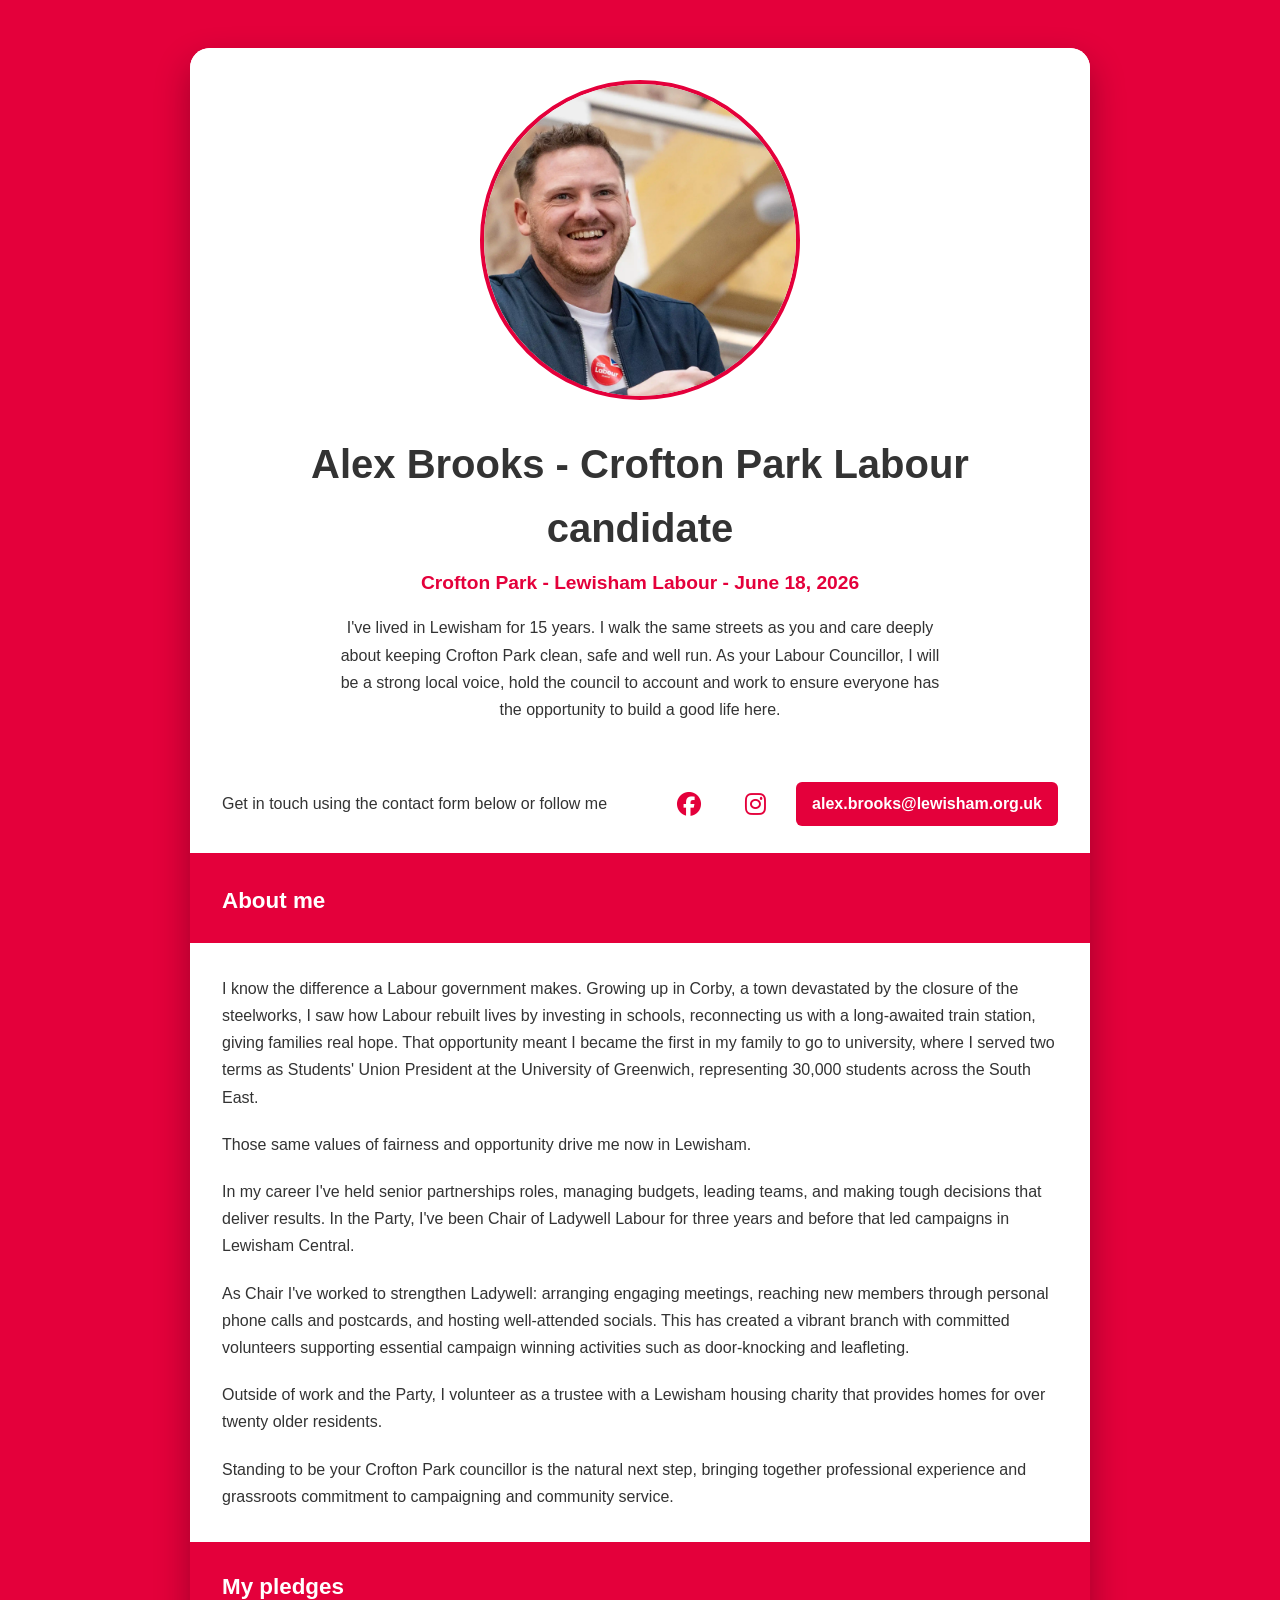
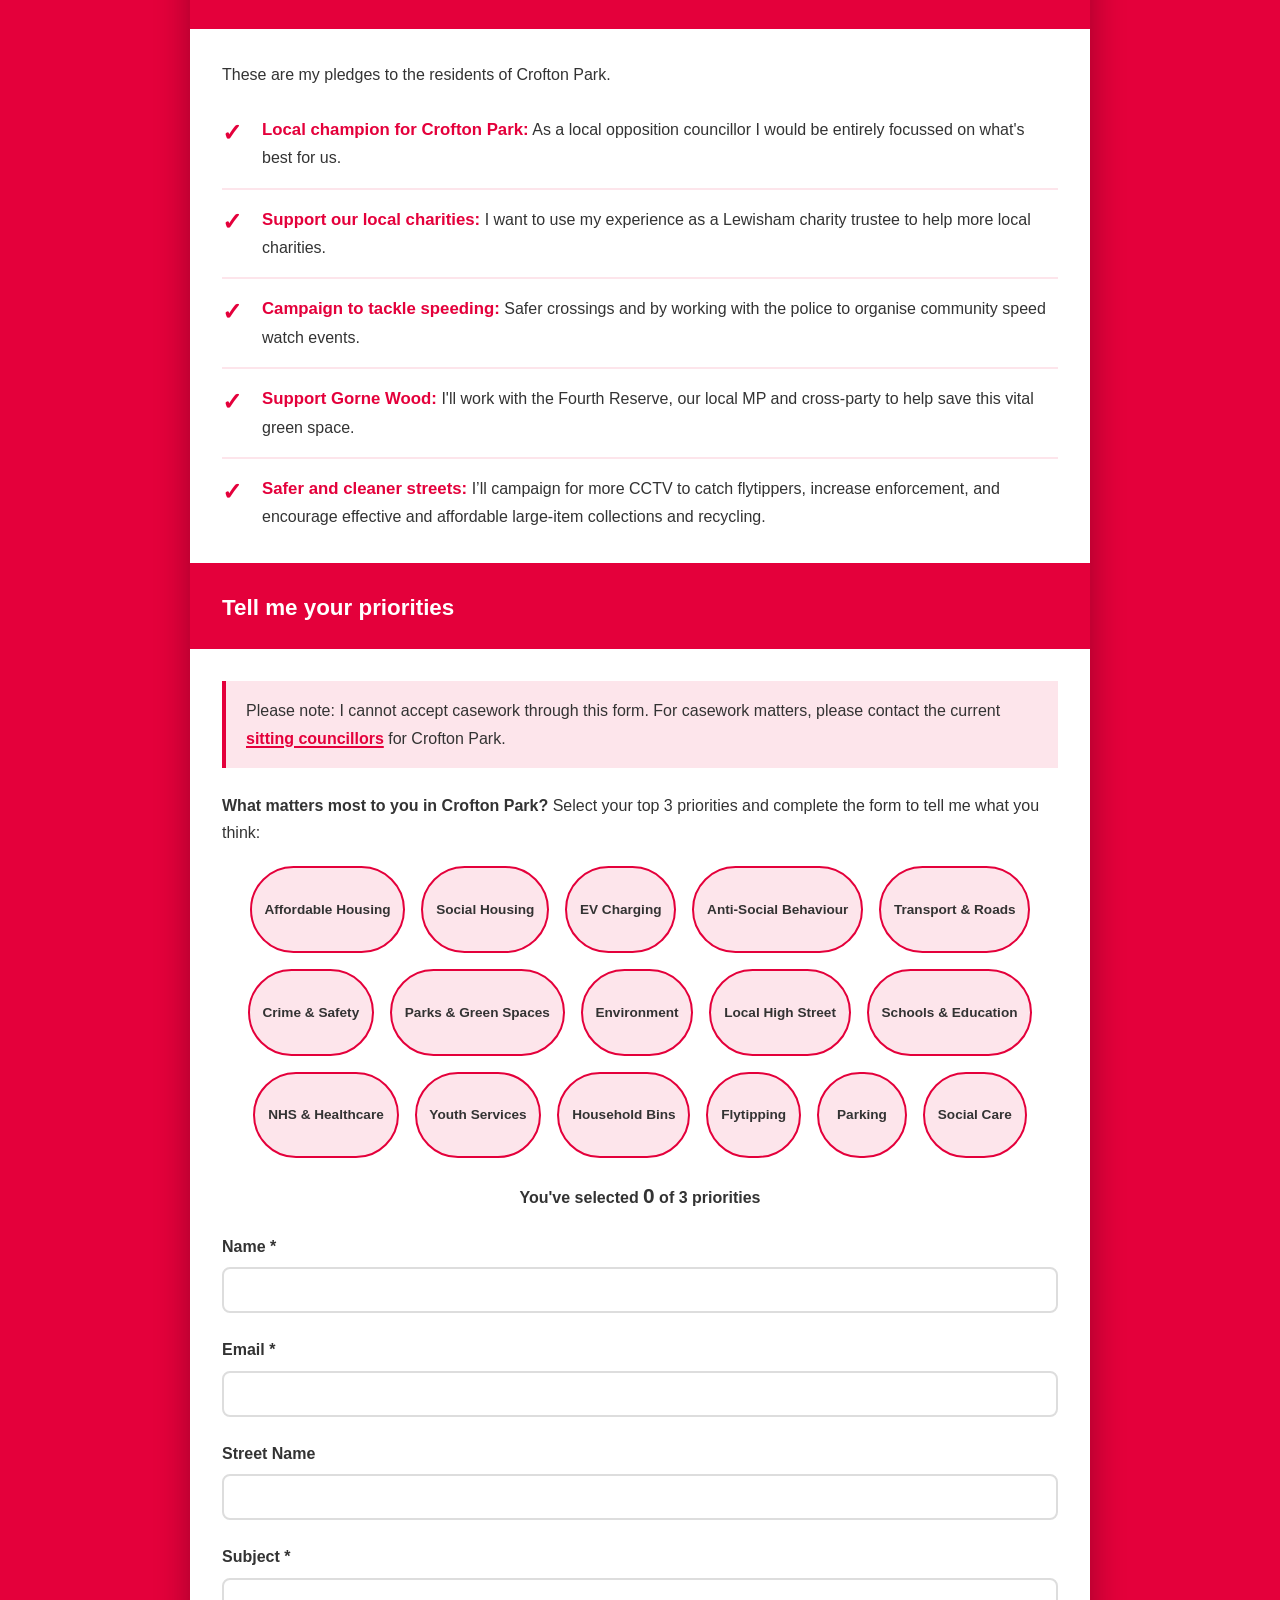
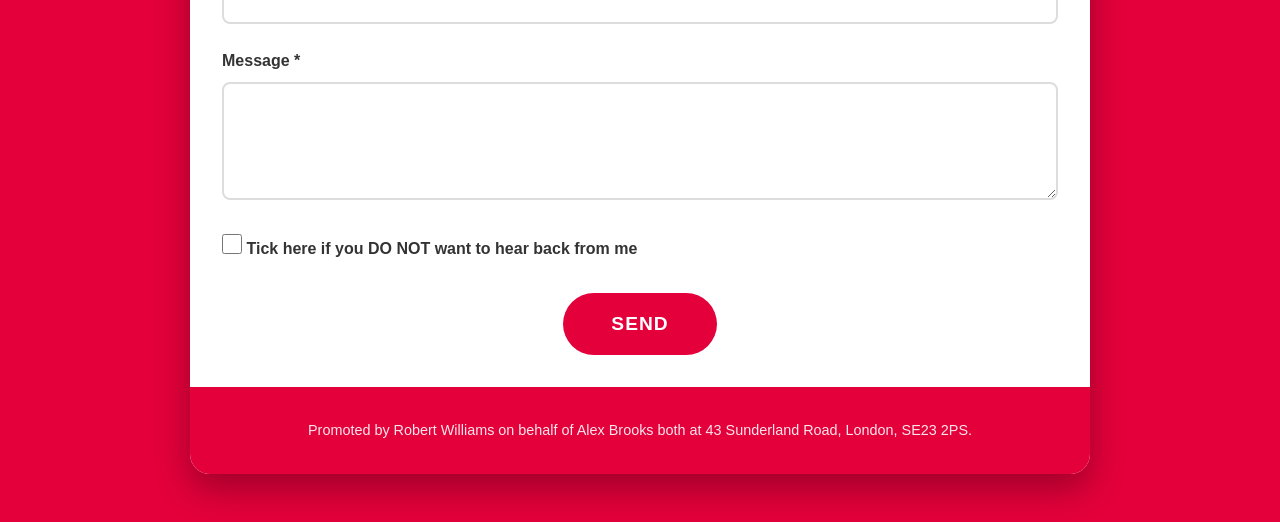
==== new-site/index.html @ 48c6ec17 "Uploading new site" ====
<!doctype html>
<html lang="en">
<head>
  <meta charset="utf-8">
  <meta name="viewport" content="width=device-width,initial-scale=1">
  <title>Alex Brooks | Labour Councillor Candidate, Crofton Park</title>
  <meta name="title" content="Alex Brooks | Labour Councillor Candidate, Crofton Park">
  <meta name="description" content="I'm standing to be your Labour councillor in the Crofton Park by-election on June 18">
  <meta name="keywords" content="Alex Brooks, Crofton Park, Lewisham, Labour Party, councillor, local elections, London, 2026">
  <meta name="author" content="Alex Brooks">
  <meta name="robots" content="index, follow">
  <meta name="language" content="English">
  <meta name="revisit-after" content="7 days">

  <!-- Canonical URL -->
  <link rel="canonical" href="https://alexbrooks.london/">

  <!-- Open Graph / Facebook -->
  <meta property="og:type" content="website">
  <meta property="og:url" content="https://alexbrooks.london/">
  <meta property="og:title" content="Alex Brooks | Labour Councillor Candidate, Crofton Park">
  <meta property="og:description" content="I'm standing to be your Labour councillor in the Crofton Park by-election on June 18">
  <meta property="og:image" content="https://alexbrooks.london/images/alex-brooks-crofton-park.webp">
  <meta property="og:image:width" content="1200">
  <meta property="og:image:height" content="630">
  <meta property="og:site_name" content="Alex Brooks for Crofton Park">
  <meta property="og:locale" content="en_GB">

  <!-- Twitter -->
  <meta name="twitter:card" content="summary_large_image">
  <meta name="twitter:url" content="https://alexbrooks.london/">
  <meta name="twitter:title" content="Alex Brooks | Labour Councillor Candidate, Crofton Park">
  <meta name="twitter:description" content="I'm standing to be your Labour councillor in the Crofton Park by-election on June 18">
  <meta name="twitter:image" content="https://alexbrooks.london/images/alex-brooks-crofton-park.webp">

  <!-- Favicons -->
  <link rel="icon" type="image/x-icon" href="/favicon.ico">
  <link rel="icon" type="image/svg+xml" href="/favicon.svg">
  <link rel="icon" type="image/png" sizes="16x16" href="/favicon-16x16.png">
  <link rel="icon" type="image/png" sizes="32x32" href="/favicon-32x32.png">
  <link rel="icon" type="image/png" sizes="64x64" href="/favicon-64x64.png">
  <link rel="icon" type="image/png" sizes="96x96" href="/favicon-96x96.png">
  <link rel="apple-touch-icon" sizes="180x180" href="/apple-touch-icon.png">

  <link rel="stylesheet" href="styles.css">
  <link rel="stylesheet" href="https://cdnjs.cloudflare.com/ajax/libs/font-awesome/6.4.0/css/all.min.css" media="print" onload="this.media='all'">
  <noscript>
    <link rel="stylesheet" href="https://cdnjs.cloudflare.com/ajax/libs/font-awesome/6.4.0/css/all.min.css">
  </noscript>

  <!-- GoSquared Analytics -->
  <script>
    !function (g, s, q, r, d) {
      r = g[r] = g[r] || function () { (r.q = r.q || []).push(arguments) };
      d = s.createElement(q); d.src = '//d1l6p2sc9645hc.cloudfront.net/gosquared.js'; q =
        s.getElementsByTagName(q)[0]; q.parentNode.insertBefore(d, q)
    }(window, document, 'script', '_gs');

    _gs('GSN-140714-N');
  </script>

  <!-- Structured Data -->
  <script type="application/ld+json">
    {
      "@context": "https://schema.org",
      "@type": "Person",
      "name": "Alex Brooks",
      "url": "https://alexbrooks.london/",
      "image": "https://alexbrooks.london/images/alex-brooks-crofton-park.webp",
      "jobTitle": "Labour Councillor Candidate",
      "description": "I'm standing to be your Labour councillor in the Crofton Park by-election on June 18",
      "address": {
        "@type": "PostalAddress",
        "addressLocality": "Crofton Park",
        "addressRegion": "London",
        "addressCountry": "GB"
      },
      "sameAs": [
        "https://facebook.com/LabourBrooks",
        "https://instagram.com/LabourBrooks",
        "https://tiktok.com/@labourbrooks"
      ]
    }
  </script>

  <style>
    /* Small overrides specific to this page */
    .holding-card img{width:320px;height:320px;object-fit:cover;border-radius:50%;border:4px solid var(--labour-red);}
    .hero-photo { width: 320px; height: 320px; border-radius: 50%; object-fit: cover; border: 4px solid var(--labour-red); }
    .details-bar { font-weight:600;color:var(--labour-red);margin-top:0.5rem }
    .email-btn { background:var(--labour-red); color:var(--labour-light); padding:0.6rem 1rem; border-radius:6px; text-decoration:none; font-weight:700 }
  </style>
</head>
<body>
  <div class="page-background">
    <div class="floating-container">

      <!-- Header / Hero -->
      <header class="profile-header">
        <div class="header-photo-container">
          <img src="../images/profile.webp" alt="Alex Brooks" class="hero-photo">
        </div>
        <h1>Alex Brooks - Crofton Park Labour candidate</h1>
        <div class="subtitle details-bar">Crofton Park - Lewisham Labour - June 18, 2026</div>
        <div class="bio">
          <p>I've lived in Lewisham for 15 years. I walk the same streets as you and care deeply about keeping Crofton Park clean, safe and well run. As your Labour Councillor, I will be a strong local voice, hold the council to account and work to ensure everyone has the opportunity to build a good life here.</p>
        </div>
      </header>

      <!-- Contact Bar -->
      <section class="contact-section">
        <p class="contact-text">Get in touch using the contact form below or follow me</p>
        <div style="display:flex;align-items:center;gap:1rem;flex-wrap:wrap">
          <div class="social-links" aria-label="Social links">
            <a class="social-link" href="https://facebook.com/LabourBrooks" target="_blank" rel="noopener noreferrer" aria-label="Facebook"><i class="fab fa-facebook"></i></a>
            <a class="social-link" href="https://instagram.com/LabourBrooks" target="_blank" rel="noopener noreferrer" aria-label="Instagram"><i class="fab fa-instagram"></i></a>
          </div>
          <a class="email-btn" href="mailto:alex.brooks@lewisham.org.uk">alex.brooks@lewisham.org.uk</a>
        </div>
      </section>

      <!-- About Me -->
      <section class="page-section" id="about">
        <div class="section-header"><h2>About me</h2></div>
        <div class="content-inner">
          <p>I know the difference a Labour government makes. Growing up in Corby, a town devastated by the closure of the steelworks, I saw how Labour rebuilt lives by investing in schools, reconnecting us with a long-awaited train station, giving families real hope. That opportunity meant I became the first in my family to go to university, where I served two terms as Students' Union President at the University of Greenwich, representing 30,000 students across the South East.</p>

          <p>Those same values of fairness and opportunity drive me now in Lewisham.</p>

          <p>In my career I've held senior partnerships roles, managing budgets, leading teams, and making tough decisions that deliver results. In the Party, I've been Chair of Ladywell Labour for three years and before that led campaigns in Lewisham Central.</p>

          <p>As Chair I've worked to strengthen Ladywell: arranging engaging meetings, reaching new members through personal phone calls and postcards, and hosting well-attended socials. This has created a vibrant branch with committed volunteers supporting essential campaign winning activities such as door-knocking and leafleting.</p>

          <p>Outside of work and the Party, I volunteer as a trustee with a Lewisham housing charity that provides homes for over twenty older residents.</p>

          <p>Standing to be your Crofton Park councillor is the natural next step, bringing together professional experience and grassroots commitment to campaigning and community service.</p>
        </div>
      </section>

      <!-- My pledges -->
      <section class="page-section" id="pledges">
        <div class="section-header"><h2>My pledges</h2></div>
        <div class="content-inner">
          <p>These are my pledges to the residents of Crofton Park.</p>
          <ul class="priorities-list">
            <li><strong>Local champion for Crofton Park:</strong> As a local opposition councillor I would be entirely focussed on what's best for us.</li>
            <li><strong>Support our local charities:</strong> I want to use my experience as a Lewisham charity trustee to help more local charities.</li>
            <li><strong>Campaign to tackle speeding:</strong> Safer crossings and by working with the police to organise community speed watch events.</li>
            <li><strong>Support Gorne Wood:</strong> I'll work with the Fourth Reserve, our local MP and cross-party to help save this vital green space.</li>
            <li><strong>Safer and cleaner streets:</strong> I’ll campaign for more CCTV to catch flytippers, increase enforcement, and encourage effective and affordable large-item collections and recycling.</li>
          </ul>
        </div>
      </section>

      <!-- Tell Me Your Priorities (form with priority cloud) -->
      <section class="page-section">
        <div class="section-header"><h2>Tell me your priorities</h2></div>
        <div class="content-inner">
          <p class="casework-notice">Please note: I cannot accept casework through this form. For casework matters, please contact the current <a href="https://lewisham.gov.uk/inmyarea/neighbourhoods/croftonpark" target="_blank" rel="noopener noreferrer">sitting councillors</a> for Crofton Park.</p>

          <p style="margin-top:1.5rem;margin-bottom:1rem;"><strong>What matters most to you in Crofton Park?</strong> Select your top 3 priorities and complete the form to tell me what you think:</p>

          <div class="priority-cloud" id="priorityCloud"></div>
          <p class="selection-count">You've selected <span id="selectedCount">0</span> of 3 priorities</p>

          <form action="https://formspree.io/f/mqagbzeb" method="POST" class="contact-form" id="contactForm">
            <div id="priorityFields"></div>

            <div class="form-group">
              <label for="name">Name *</label>
              <input type="text" id="name" name="name" required>
            </div>

            <div class="form-group">
              <label for="email">Email *</label>
              <input type="email" id="email" name="email" required>
            </div>

            <div class="form-group">
              <label for="street">Street Name</label>
              <input type="text" id="street" name="street">
            </div>

            <div class="form-group">
              <label for="subject">Subject *</label>
              <input type="text" id="subject" name="subject" required>
            </div>

            <div class="form-group">
              <label for="message">Message *</label>
              <textarea id="message" name="message" rows="5" required></textarea>
            </div>

            <div class="form-group checkbox-group">
              <label class="checkbox-label">
                <input type="checkbox" id="no-response" name="no-response" value="yes">
                <span class="checkbox-text">Tick here if you DO NOT want to hear back from me</span>
              </label>
            </div>

            <button type="submit" class="submit-btn">Send</button>
          </form>
        </div>
      </section>

      <footer class="footer">
        <p>Promoted by Robert Williams on behalf of Alex Brooks both at 43 Sunderland Road,
London, SE23 2PS.</p>
      </footer>

    </div>
  </div>

  <script src="script.js"></script>
</body>
</html>
---- new-site/styles.css ----
/* Copied from ab4cp/styles.css - kept as-is for initial styling */
:root {
    --labour-red: #E4003B;
    --labour-dark-red: #A4002B;
    --labour-light: #FFFFFF;
    --labour-grey: #6F777B;
    --labour-text: #333333;

    /* Light Mode (default) */
    --background: var(--labour-red);
    --card-bg: var(--labour-light);
    --text-primary: var(--labour-text);
    --text-secondary: var(--labour-grey);
    --border-color: var(--labour-red);
}

@media (prefers-color-scheme: dark) {
    :root {
        --background: #1a1a1a;
        --card-bg: #2d2d2d;
        --text-primary: #e0e0e0;
        --text-secondary: #b0b0b0;
        --border-color: #404040;
    }
}

* {
    margin: 0;
    padding: 0;
    box-sizing: border-box;
}

body {
    font-family: -apple-system, BlinkMacSystemFont, 'Segoe UI', Roboto, 'Helvetica Neue', Arial, sans-serif;
    line-height: 1.6;
    color: var(--labour-text);
    margin: 0;
    padding: 0;
}

.page-background {
    min-height: 100vh;
    background-color: var(--background);
    padding: 3rem 1.5rem;
    display: flex;
    justify-content: center;
    align-items: flex-start;
    transition: background-color 0.3s ease;
}

.floating-container {
    max-width: 900px;
    width: 100%;
    background-color: var(--card-bg);
    border-radius: 20px;
    box-shadow: 0 15px 35px rgba(0, 0, 0, 0.3);
    overflow: hidden;
    transition: background-color 0.3s ease, box-shadow 0.3s ease;
}

@media (prefers-color-scheme: dark) {
    .floating-container {
        box-shadow: 0 15px 35px rgba(0, 0, 0, 0.6);
    }
}

.profile-header {
    background-color: var(--card-bg);
    padding: 2rem 2rem;
    text-align: center;
    transition: background-color 0.3s ease;
}

.header-photo-container {
    margin-bottom: 1.5rem;
    width: 100%;
    overflow: hidden;
}

.header-photo {
    width: 100%;
    height: auto;
    max-height: 400px;
    object-fit: cover;
    border: 4px solid var(--labour-red);
    border-radius: 12px;
}

.header-photo-caption {
    font-size: 0.75rem;
    color: var(--text-secondary);
    font-style: italic;
    text-align: center;
    margin-top: 0.5rem;
    margin-bottom: 0;
    padding: 0 1rem;
    line-height: 1.4;
    opacity: 0.7;
    transition: color 0.3s ease, opacity 0.3s ease;
}

.profile-header h1 {
    font-size: 2.5rem;
    font-weight: 700;
    margin-bottom: 0.5rem;
    color: var(--text-primary);
    transition: color 0.3s ease;
}

.subtitle {
    font-size: 1.2rem;
    font-weight: 600;
    margin-bottom: 1rem;
    color: var(--labour-red);
    display: flex;
    align-items: center;
    justify-content: center;
    flex-wrap: wrap;
    gap: 0.5rem;
}

.subtitle-part {
    display: inline-block;
}

.subtitle-separator {
    color: var(--labour-red);
    opacity: 0.6;
    font-weight: 400;
    font-size: 1.4rem;
    line-height: 1;
}

.bio {
    font-size: 1rem;
    line-height: 1.7;
    color: var(--text-primary);
    max-width: 620px;
    margin: 0.75rem auto 0;
    transition: color 0.3s ease;
}

.bio p {
    color: inherit;
}

.contact-section {
    background-color: var(--card-bg);
    padding: 1.5rem 2rem;
    display: flex;
    justify-content: space-between;
    align-items: center;
    flex-wrap: wrap;
    gap: 1rem;
    border-bottom: 3px solid var(--labour-red);
    transition: background-color 0.3s ease;
}

.contact-text {
    color: var(--text-primary);
    font-size: 1rem;
    font-weight: 500;
    margin: 0;
    transition: color 0.3s ease;
}

.social-links {
    display: flex;
    gap: 1rem;
}

.social-link {
    width: 50px;
    height: 50px;
    display: flex;
    align-items: center;
    justify-content: center;
    background-color: var(--labour-light);
    color: var(--labour-red);
    border-radius: 50%;
    text-decoration: none;
    transition: all 0.3s ease;
}

.social-link:hover {
    background-color: var(--labour-dark-red);
    color: var(--labour-light);
    transform: scale(1.1);
}

.social-link i {
    font-size: 1.5rem;
}

.page-section {
    background-color: var(--card-bg);
    border-top: 3px solid var(--labour-red);
    transition: background-color 0.3s ease;
}

.page-section:first-of-type {
    border-top: none;
}

.section-header {
    background-color: var(--labour-red);
    padding: 1.5rem 2rem;
}

.section-header h2 {
    margin: 0;
    font-size: 1.4rem;
    font-weight: 700;
    color: var(--labour-light);
}

.content-inner {
    padding: 2rem;
}

.content-inner p {
    margin-bottom: 1.25rem;
    line-height: 1.7;
    font-size: 1rem;
    color: var(--text-primary);
    transition: color 0.3s ease;
}

.content-inner p:last-child {
    margin-bottom: 0;
}

.content-inner p:has(+ .priorities-list) {
    margin-bottom: 0.5rem;
}

.content-inner ul {
    margin-bottom: 1.5rem;
}

.content-inner ul:last-child {
    margin-bottom: 0;
}

.priorities-list {
    list-style: none;
    padding: 0;
    padding-top: 0.25rem;
}

.priorities-list li {
    padding: 1rem 0;
    padding-left: 2.5rem;
    position: relative;
    line-height: 1.7;
    font-size: 1rem;
    border-bottom: 2px solid rgba(228, 0, 59, 0.1);
    color: var(--text-primary);
    transition: color 0.3s ease;
}

.priorities-list li:last-child {
    border-bottom: none;
    padding-bottom: 0;
}

.priorities-list li::before {
    content: "✓";
    position: absolute;
    left: 0;
    color: var(--labour-red);
    font-weight: bold;
    font-size: 1.5rem;
    top: 0.8rem;
}

.priorities-list strong {
    color: var(--labour-red);
    font-size: 1.05rem;
}

.priorities-section-header {
    margin-top: 2rem;
    margin-bottom: 0.25rem;
}

.casework-notice {
    background-color: rgba(228, 0, 59, 0.1);
    border-left: 4px solid var(--labour-red);
    padding: 1rem 1.25rem;
    margin-bottom: 1.5rem;
    font-size: 0.95rem;
    color: var(--text-primary);
    line-height: 1.6;
}

.casework-notice a {
    color: var(--labour-red);
    font-weight: 600;
    text-decoration: underline;
    text-decoration-thickness: 2px;
    text-underline-offset: 2px;
    transition: color 0.3s ease;
}

@media (prefers-color-scheme: dark) {
    .casework-notice {
        background-color: rgba(228, 0, 59, 0.15);
    }
}

.contact-form {
    padding: 0;
}

.form-group {
    margin-bottom: 1.5rem;
}

.form-group label {
    display: block;
    margin-bottom: 0.5rem;
    font-weight: 700;
    font-size: 1rem;
    color: var(--text-primary);
    transition: color 0.3s ease;
}

.form-group input,
.form-group textarea {
    width: 100%;
    padding: 0.75rem 1rem;
    border: 2px solid #ddd;
    border-radius: 8px;
    font-size: 1rem;
    font-family: inherit;
    transition: border-color 0.3s ease, background-color 0.3s ease, color 0.3s ease;
    background-color: var(--card-bg);
    color: var(--text-primary);
}

@media (prefers-color-scheme: dark) {

    .form-group input,
    .form-group textarea {
        border-color: #555;
    }
}

.form-group input:focus,
.form-group textarea:focus {
    outline: none;
    border-color: var(--labour-red);
}

.checkbox-group {
    margin-bottom: 2rem;
}

.checkbox-label {
    display: flex;
    align-items: flex-start;
    gap: 0.75rem;
    cursor: pointer;
    font-weight: 400;
}

.checkbox-label input[type="checkbox"] {
    width: auto;
    min-width: 20px;
    height: 20px;
    margin-top: 0.15rem;
    cursor: pointer;
    accent-color: var(--labour-red);
}

.checkbox-text {
    color: var(--text-primary);
    font-size: 1rem;
    line-height: 1.6;
    transition: color 0.3s ease;
}

.submit-btn {
    width: auto;
    padding: 1.25rem 3rem;
    background-color: var(--labour-red);
    color: var(--labour-light);
    border: none;
    border-radius: 50px;
    font-size: 1.2rem;
    font-weight: 700;
    cursor: pointer;
    transition: all 0.3s ease;
    text-transform: uppercase;
    letter-spacing: 1px;
    display: block;
    margin: 0 auto;
}

.manifesto-button-container {
    margin-top: 2rem;
    text-align: center;
}

.manifesto-btn {
    width: min(50%, 320px);
    min-width: 220px;
    text-decoration: none;
    text-transform: none;
}

.manifesto-secondary-link {
    margin: 1rem auto 0;
    max-width: 34rem;
    color: var(--text-primary);
    font-size: 1rem;
    line-height: 1.5;
}

.manifesto-secondary-link a {
    color: var(--labour-red);
    font-weight: 700;
}

.manifesto-secondary-link a:hover {
    color: var(--labour-dark-red);
}

.submit-btn:hover {
    background-color: var(--labour-dark-red);
    transform: translateY(-3px);
    box-shadow: 0 6px 20px rgba(228, 0, 59, 0.3);
}

.submit-btn:active {
    transform: translateY(0);
}

.priority-cloud {
    display: flex;
    flex-wrap: wrap;
    gap: 1rem;
    justify-content: center;
    padding: 0.25rem 0;
    min-height: 300px;
}

.priority-bubble {
    display: inline-flex;
    align-items: center;
    justify-content: center;
    padding: 0.3rem 0.8rem;
    background-color: rgba(228, 0, 59, 0.1);
    border: 2px solid var(--labour-red);
    border-radius: 50px;
    cursor: pointer;
    transition: all 0.3s ease;
    font-family: inherit;
    min-width: 90px;
    color: var(--text-primary);
}

.priority-bubble:hover {
    transform: scale(1.05);
    background-color: rgba(228, 0, 59, 0.2);
    box-shadow: 0 4px 12px rgba(228, 0, 59, 0.3);
}

.priority-bubble.selected {
    background-color: var(--labour-red);
    border-color: var(--labour-red);
    color: var(--labour-light);
    transform: scale(1.08);
    box-shadow: 0 6px 16px rgba(228, 0, 59, 0.4);
}

.priority-label {
    font-weight: 600;
    font-size: 0.85rem;
    text-align: center;
    color: inherit;
}

.selection-count {
    text-align: center;
    font-weight: 600;
    font-size: 1.1rem;
    color: var(--labour-red);
    margin-top: 1rem;
}

.priorities-note {
    font-style: italic;
    margin-top: 1.5rem;
    color: var(--text-secondary);
    font-size: 0.9rem;
    text-align: center;
    transition: color 0.3s ease;
}

#selectedCount {
    font-size: 1.3rem;
    font-weight: 700;
}

@media (prefers-color-scheme: dark) {
    .priority-bubble {
        background-color: rgba(228, 0, 59, 0.15);
        color: var(--text-primary);
    }

    .priority-bubble:hover {
        background-color: rgba(228, 0, 59, 0.25);
    }
}

.footer {
    background-color: var(--labour-red);
    color: var(--labour-light);
    padding: 2rem;
    text-align: center;
}

.footer p {
    margin-bottom: 0.75rem;
    font-size: 1rem;
    opacity: 0.9;
}

.footer p:last-child {
    margin-bottom: 0;
    font-size: 0.9rem;
}

@media (max-width: 768px) {
    .page-background {
        padding: 1rem 0.5rem;
    }

    .profile-header {
        padding: 1.5rem;
    }

    .profile-header h1 {
        font-size: 2rem;
    }

    .subtitle {
        font-size: 1rem;
    }

    .header-photo {
        max-height: 300px;
    }

    .contact-section {
        flex-direction: column;
        align-items: stretch;
        padding: 1.25rem;
    }

    .contact-link {
        justify-content: center;
        font-size: 0.95rem;
    }

    .social-links {
        justify-content: center;
    }

    .social-link {
        width: 45px;
        height: 45px;
    }

    .social-link i {
        font-size: 1.3rem;
    }

    .section-header {
        padding: 1.25rem 1.5rem;
    }

    .section-header h2 {
        font-size: 1.2rem;
    }

    .content-inner {
        padding: 1.5rem;
    }

    .content-inner p,
    .priorities-list li {
        font-size: 0.95rem;
    }

    .priorities-list li {
        padding-left: 2.25rem;
    }

    .priorities-list strong {
        font-size: 1rem;
    }

    .form-group label {
        font-size: 1rem;
    }

    .form-group input,
    .form-group textarea {
        font-size: 0.95rem;
        padding: 0.7rem 0.85rem;
    }

    .submit-btn {
        font-size: 1.1rem;
        padding: 1rem;
    }

    .priority-bubble {
        min-width: 90px;
        padding: 0.3rem 0.8rem;
    }

    .priority-label {
        font-size: 0.8rem;
    }
}

@media (max-width: 480px) {
    .profile-header h1 {
        font-size: 1.75rem;
    }

    .subtitle {
        font-size: 0.95rem;
    }

    .header-photo {
        max-height: 250px;
    }

    .section-header {
        padding: 1rem 1.25rem;
    }

    .section-header h2 {
        font-size: 1.1rem;
    }

    .content-inner {
        padding: 1.25rem;
    }
}
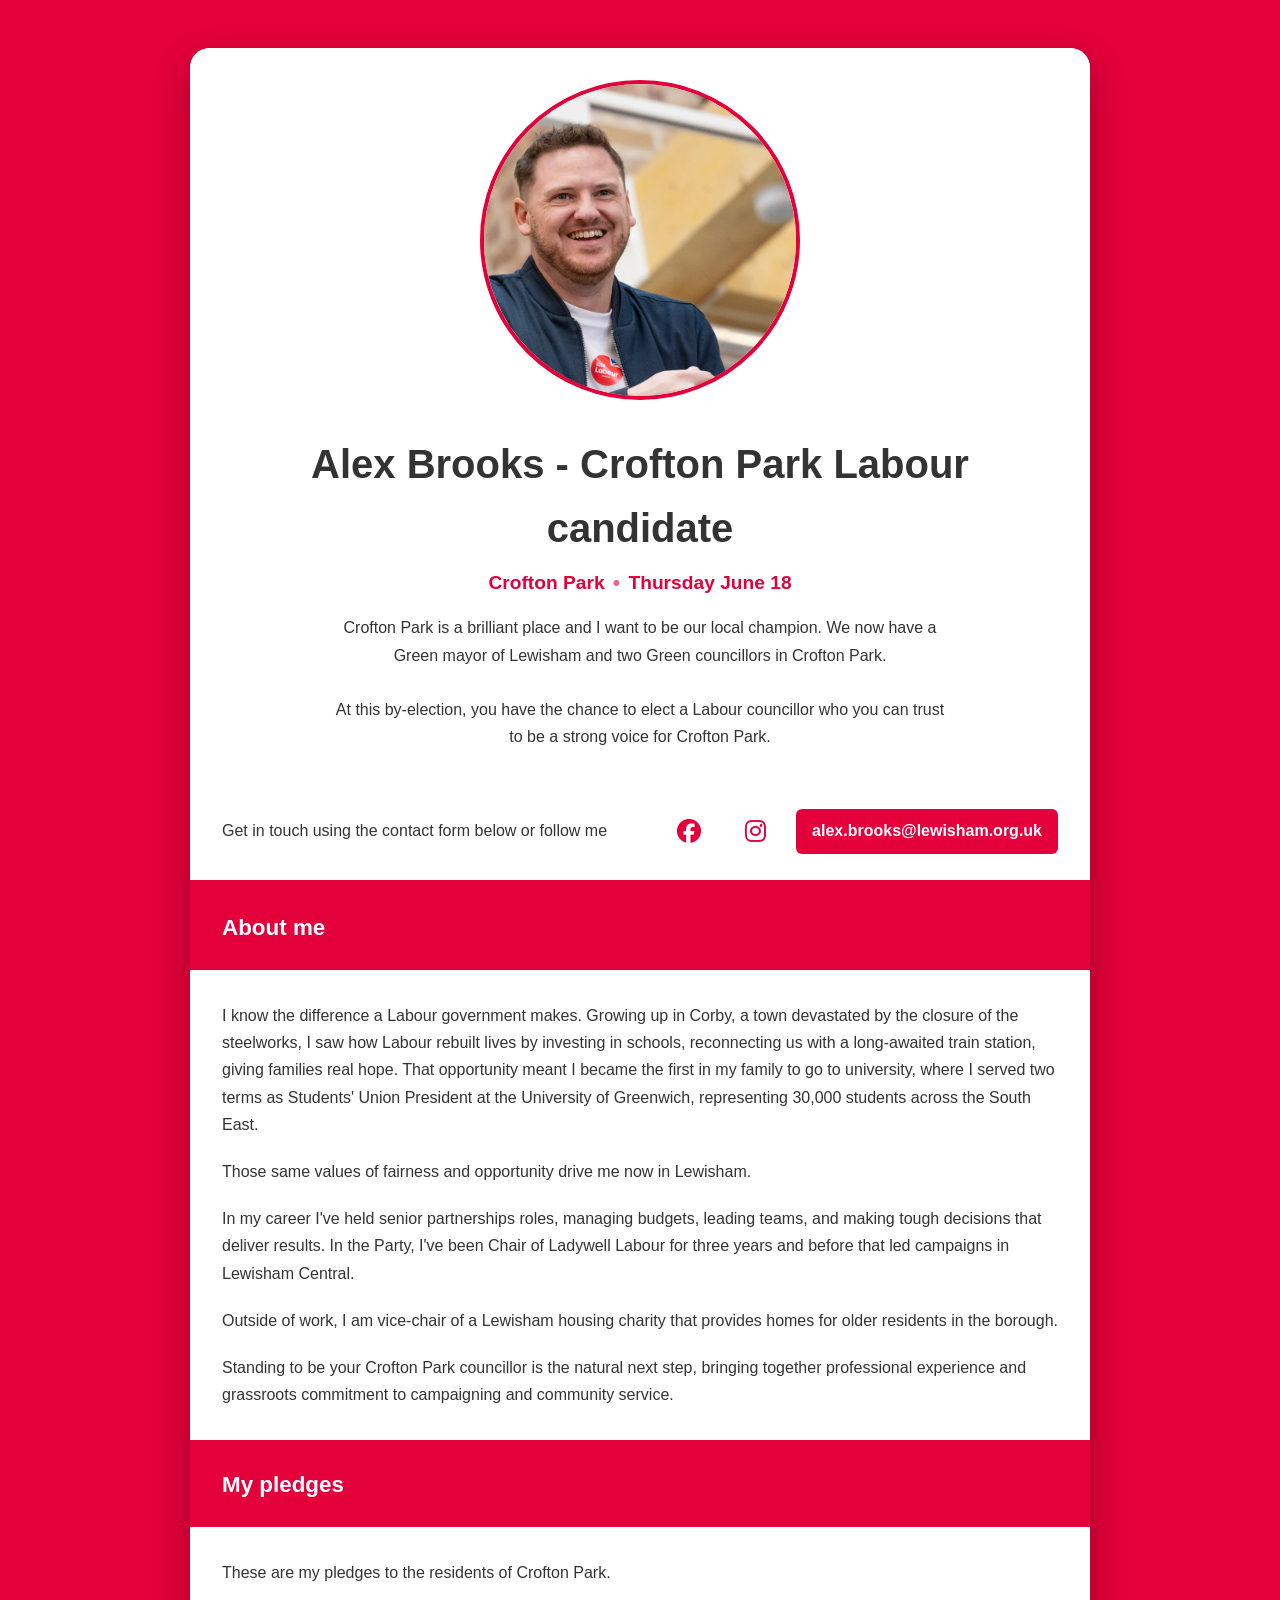
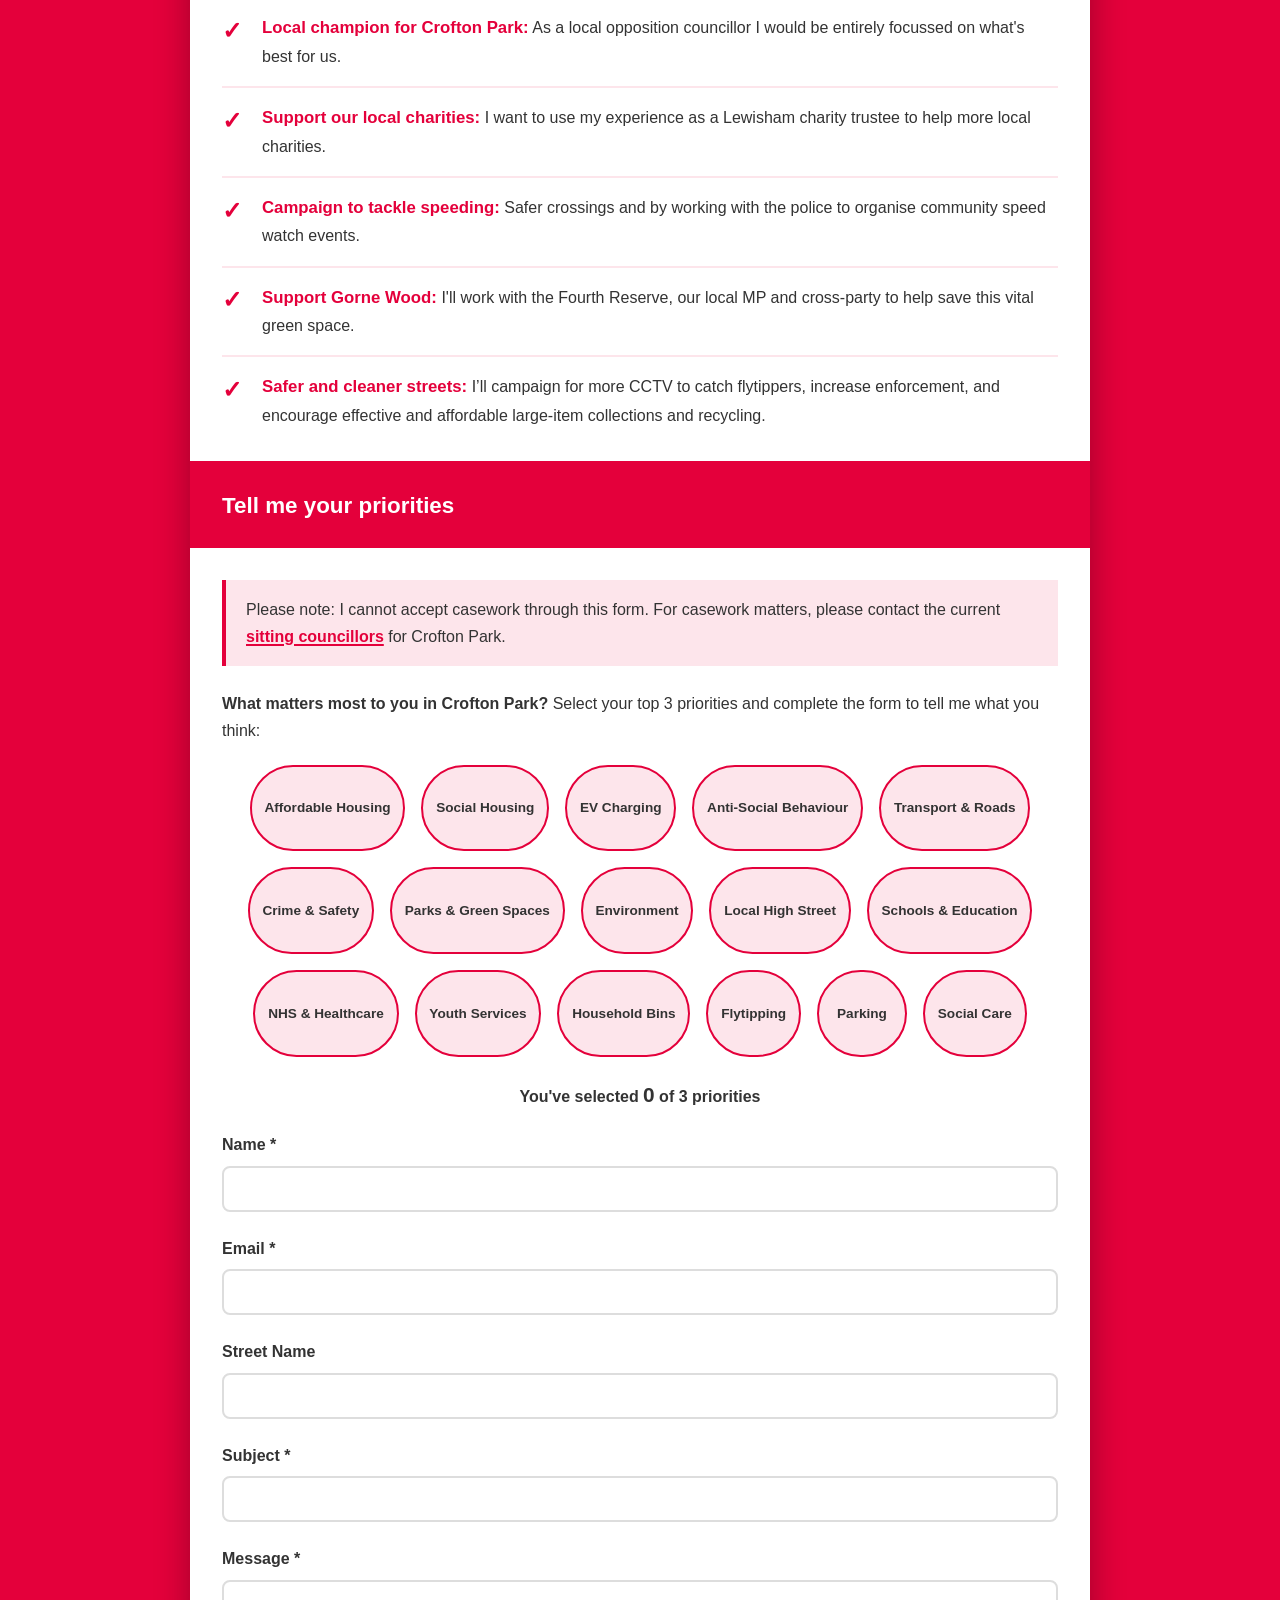
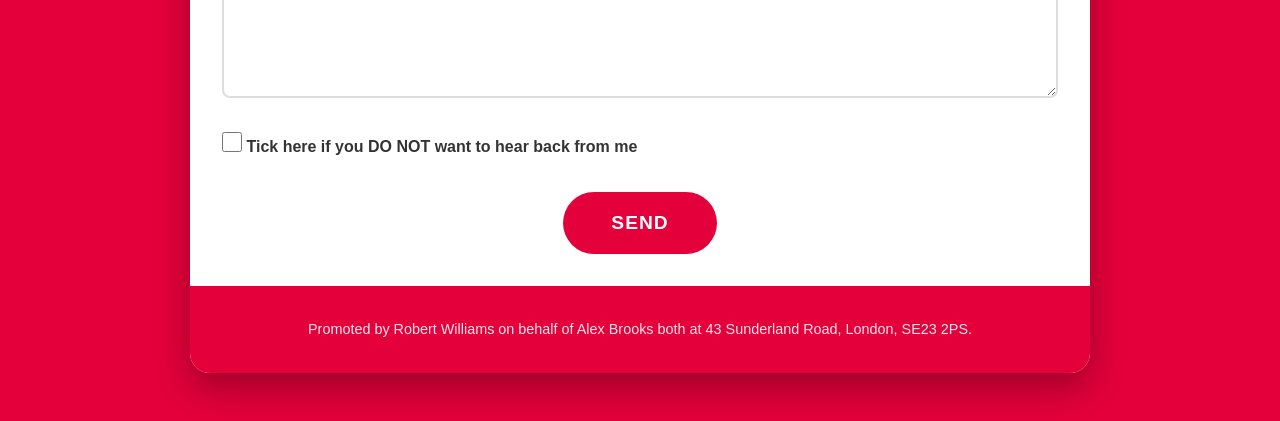
==== commit 4bae5bd4: "Updated bio" ====
--- a/new-site/index.html
+++ b/new-site/index.html
@@ -5,7 +5,7 @@
   <meta name="viewport" content="width=device-width,initial-scale=1">
   <title>Alex Brooks | Labour Councillor Candidate, Crofton Park</title>
   <meta name="title" content="Alex Brooks | Labour Councillor Candidate, Crofton Park">
-  <meta name="description" content="I'm standing to be your Labour councillor in the Crofton Park by-election on June 18">
+  <meta name="description" content="I'm standing to be your Labour councillor in the Crofton Park by-election on Thursday June 18">
   <meta name="keywords" content="Alex Brooks, Crofton Park, Lewisham, Labour Party, councillor, local elections, London, 2026">
   <meta name="author" content="Alex Brooks">
   <meta name="robots" content="index, follow">
@@ -19,7 +19,7 @@
   <meta property="og:type" content="website">
   <meta property="og:url" content="https://alexbrooks.london/">
   <meta property="og:title" content="Alex Brooks | Labour Councillor Candidate, Crofton Park">
-  <meta property="og:description" content="I'm standing to be your Labour councillor in the Crofton Park by-election on June 18">
+  <meta property="og:description" content="I'm standing to be your Labour councillor in the Crofton Park by-election on Thursday June 18">
   <meta property="og:image" content="https://alexbrooks.london/images/alex-brooks-crofton-park.webp">
   <meta property="og:image:width" content="1200">
   <meta property="og:image:height" content="630">
@@ -30,7 +30,7 @@
   <meta name="twitter:card" content="summary_large_image">
   <meta name="twitter:url" content="https://alexbrooks.london/">
   <meta name="twitter:title" content="Alex Brooks | Labour Councillor Candidate, Crofton Park">
-  <meta name="twitter:description" content="I'm standing to be your Labour councillor in the Crofton Park by-election on June 18">
+  <meta name="twitter:description" content="I'm standing to be your Labour councillor in the Crofton Park by-election on Thursday June 18">
   <meta name="twitter:image" content="https://alexbrooks.london/images/alex-brooks-crofton-park.webp">
 
   <!-- Favicons -->
@@ -68,7 +68,7 @@
       "url": "https://alexbrooks.london/",
       "image": "https://alexbrooks.london/images/alex-brooks-crofton-park.webp",
       "jobTitle": "Labour Councillor Candidate",
-      "description": "I'm standing to be your Labour councillor in the Crofton Park by-election on June 18",
+      "description": "I'm standing to be your Labour councillor in the Crofton Park by-election on Thursday June 18",
       "address": {
         "@type": "PostalAddress",
         "addressLocality": "Crofton Park",
@@ -78,13 +78,11 @@
       "sameAs": [
         "https://facebook.com/LabourBrooks",
         "https://instagram.com/LabourBrooks",
-        "https://tiktok.com/@labourbrooks"
       ]
     }
   </script>
 
   <style>
-    /* Small overrides specific to this page */
     .holding-card img{width:320px;height:320px;object-fit:cover;border-radius:50%;border:4px solid var(--labour-red);}
     .hero-photo { width: 320px; height: 320px; border-radius: 50%; object-fit: cover; border: 4px solid var(--labour-red); }
     .details-bar { font-weight:600;color:var(--labour-red);margin-top:0.5rem }
@@ -101,9 +99,15 @@
           <img src="../images/profile.webp" alt="Alex Brooks" class="hero-photo">
         </div>
         <h1>Alex Brooks - Crofton Park Labour candidate</h1>
-        <div class="subtitle details-bar">Crofton Park - Lewisham Labour - June 18, 2026</div>
+        <p class="subtitle">
+                    <span class="subtitle-part">Crofton Park</span>
+                    <span class="subtitle-separator">•</span>
+                    <span class="subtitle-part">Thursday June 18</span>
+                </p>
         <div class="bio">
-          <p>I've lived in Lewisham for 15 years. I walk the same streets as you and care deeply about keeping Crofton Park clean, safe and well run. As your Labour Councillor, I will be a strong local voice, hold the council to account and work to ensure everyone has the opportunity to build a good life here.</p>
+          <p>Crofton Park is a brilliant place and I want to be our local champion. We now have a Green mayor of Lewisham and two Green councillors in Crofton Park.</p>
+           <br>
+        <p>At this by-election, you have the chance to elect a Labour councillor who you can trust to be a strong voice for Crofton Park.</p>
         </div>
       </header>
 
@@ -129,9 +133,8 @@
 
           <p>In my career I've held senior partnerships roles, managing budgets, leading teams, and making tough decisions that deliver results. In the Party, I've been Chair of Ladywell Labour for three years and before that led campaigns in Lewisham Central.</p>
 
-          <p>As Chair I've worked to strengthen Ladywell: arranging engaging meetings, reaching new members through personal phone calls and postcards, and hosting well-attended socials. This has created a vibrant branch with committed volunteers supporting essential campaign winning activities such as door-knocking and leafleting.</p>
-
-          <p>Outside of work and the Party, I volunteer as a trustee with a Lewisham housing charity that provides homes for over twenty older residents.</p>
+
+          <p>Outside of work, I am vice-chair of a Lewisham housing charity that provides homes for older residents in the borough.</p>
 
           <p>Standing to be your Crofton Park councillor is the natural next step, bringing together professional experience and grassroots commitment to campaigning and community service.</p>
         </div>
